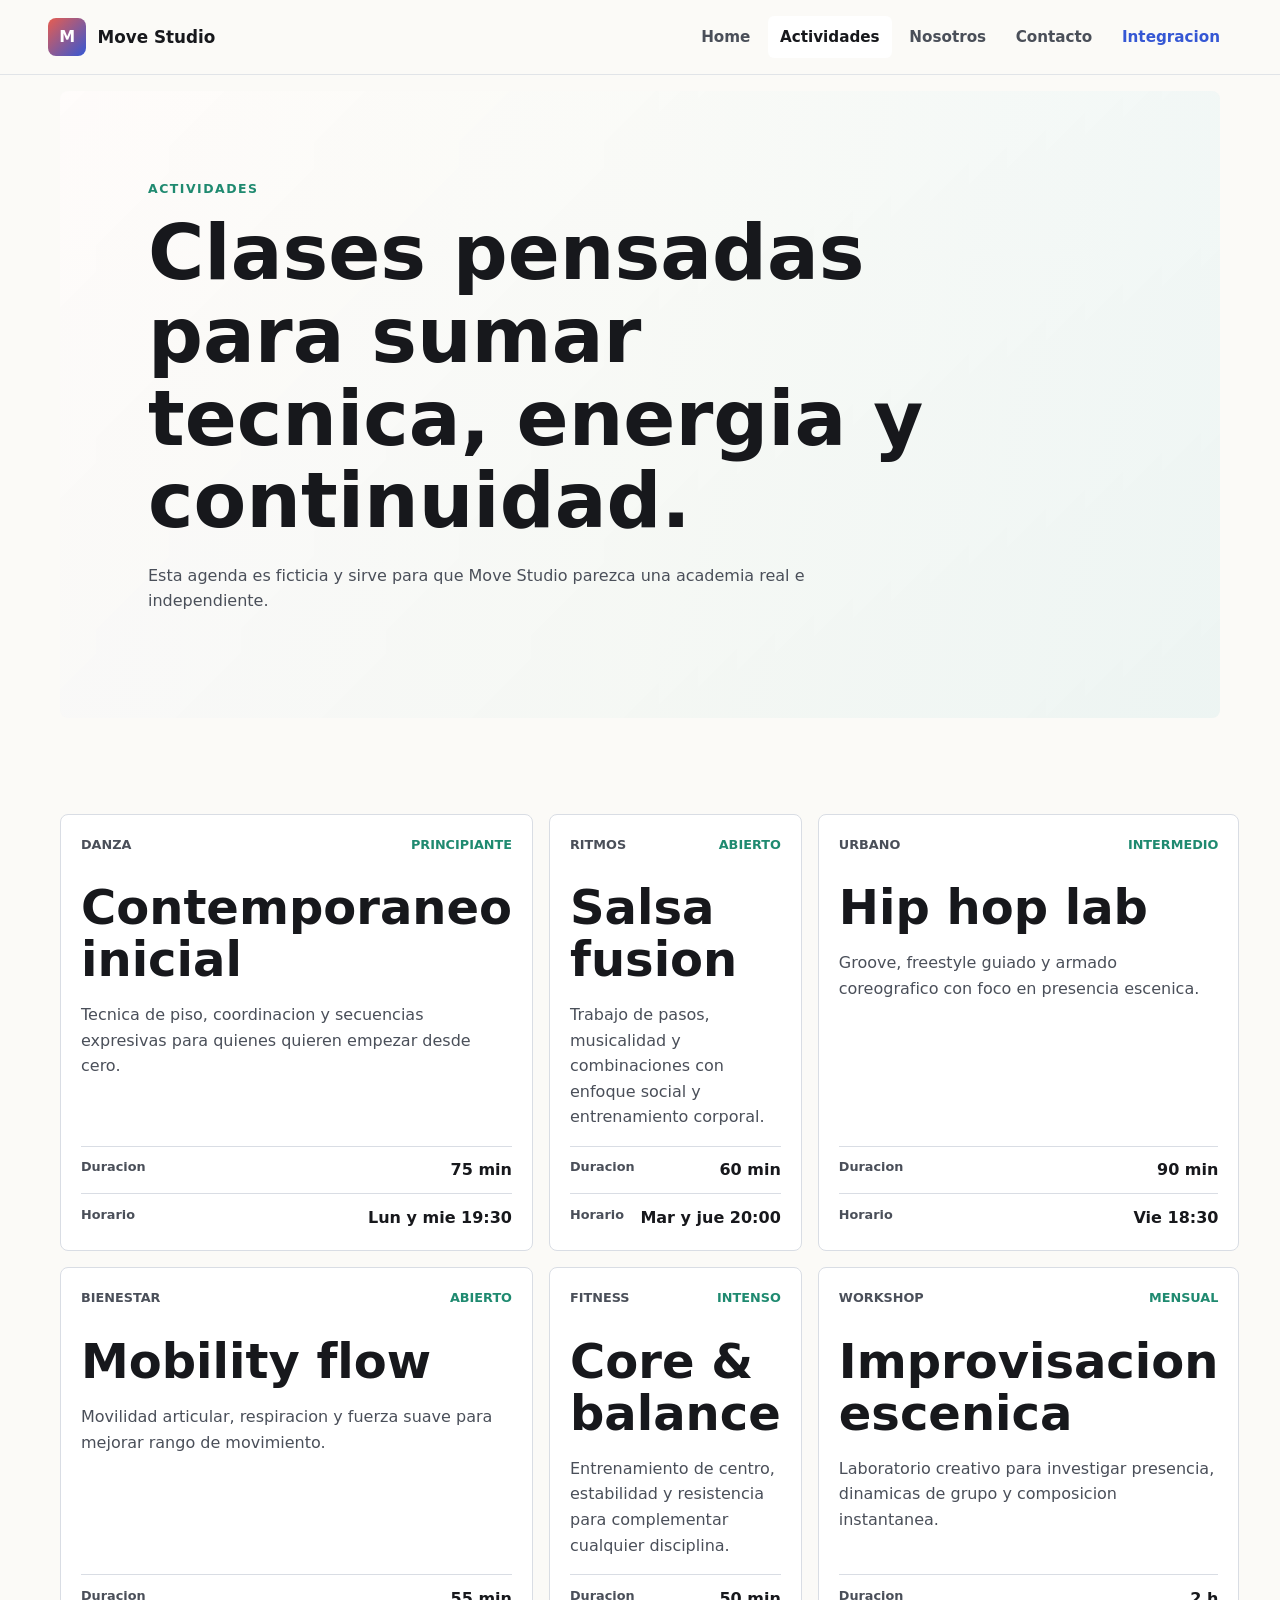
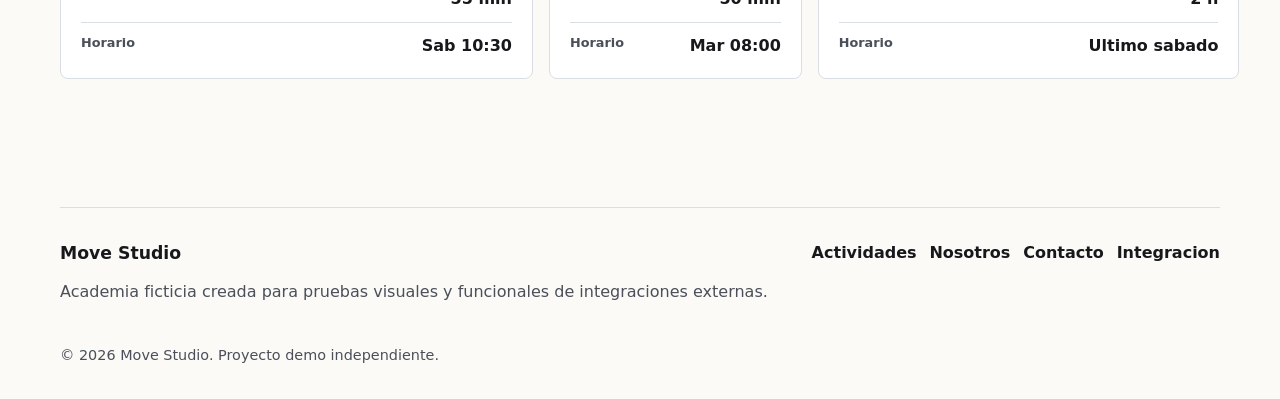
==== actividades.html @ 9ca12e8b "first commit" ====
<!DOCTYPE html>
<html lang="es">
<head>
  <meta charset="UTF-8">
  <meta name="viewport" content="width=device-width, initial-scale=1.0">
  <meta name="description" content="Actividades ficticias de Move Studio para danza, fitness y bienestar.">
  <title>Actividades | Move Studio</title>
  <link rel="stylesheet" href="assets/css/styles.css">
</head>
<body>
  <a class="skip-link" href="#contenido">Saltar al contenido</a>
  <header class="site-header">
    <a class="brand" href="index.html" aria-label="Move Studio inicio">
      <span class="brand-mark" aria-hidden="true">M</span>
      <span class="brand-name">Move Studio</span>
    </a>
    <button class="nav-toggle" type="button" aria-expanded="false" aria-controls="site-nav" aria-label="Abrir menu">
      <span></span>
      <span></span>
      <span></span>
    </button>
    <nav class="site-nav" id="site-nav" aria-label="Navegacion principal">
      <a class="nav-link" href="index.html">Home</a>
      <a class="nav-link" href="actividades.html">Actividades</a>
      <a class="nav-link" href="nosotros.html">Nosotros</a>
      <a class="nav-link" href="contacto.html">Contacto</a>
      <a class="nav-link nav-link--test" href="integracion.html">Integracion</a>
    </nav>
  </header>

  <main id="contenido">
    <section class="page-hero section-band">
      <p class="eyebrow">Actividades</p>
      <h1>Clases pensadas para sumar tecnica, energia y continuidad.</h1>
      <p>Esta agenda es ficticia y sirve para que Move Studio parezca una academia real e independiente.</p>
    </section>

    <section class="section">
      <div class="activity-grid">
        <article class="activity-card">
          <div class="activity-topline">
            <span>Danza</span>
            <strong>Principiante</strong>
          </div>
          <h2>Contemporaneo inicial</h2>
          <p>Tecnica de piso, coordinacion y secuencias expresivas para quienes quieren empezar desde cero.</p>
          <dl class="activity-meta">
            <div><dt>Duracion</dt><dd>75 min</dd></div>
            <div><dt>Horario</dt><dd>Lun y mie 19:30</dd></div>
          </dl>
        </article>

        <article class="activity-card">
          <div class="activity-topline">
            <span>Ritmos</span>
            <strong>Abierto</strong>
          </div>
          <h2>Salsa fusion</h2>
          <p>Trabajo de pasos, musicalidad y combinaciones con enfoque social y entrenamiento corporal.</p>
          <dl class="activity-meta">
            <div><dt>Duracion</dt><dd>60 min</dd></div>
            <div><dt>Horario</dt><dd>Mar y jue 20:00</dd></div>
          </dl>
        </article>

        <article class="activity-card">
          <div class="activity-topline">
            <span>Urbano</span>
            <strong>Intermedio</strong>
          </div>
          <h2>Hip hop lab</h2>
          <p>Groove, freestyle guiado y armado coreografico con foco en presencia escenica.</p>
          <dl class="activity-meta">
            <div><dt>Duracion</dt><dd>90 min</dd></div>
            <div><dt>Horario</dt><dd>Vie 18:30</dd></div>
          </dl>
        </article>

        <article class="activity-card">
          <div class="activity-topline">
            <span>Bienestar</span>
            <strong>Abierto</strong>
          </div>
          <h2>Mobility flow</h2>
          <p>Movilidad articular, respiracion y fuerza suave para mejorar rango de movimiento.</p>
          <dl class="activity-meta">
            <div><dt>Duracion</dt><dd>55 min</dd></div>
            <div><dt>Horario</dt><dd>Sab 10:30</dd></div>
          </dl>
        </article>

        <article class="activity-card">
          <div class="activity-topline">
            <span>Fitness</span>
            <strong>Intenso</strong>
          </div>
          <h2>Core & balance</h2>
          <p>Entrenamiento de centro, estabilidad y resistencia para complementar cualquier disciplina.</p>
          <dl class="activity-meta">
            <div><dt>Duracion</dt><dd>50 min</dd></div>
            <div><dt>Horario</dt><dd>Mar 08:00</dd></div>
          </dl>
        </article>

        <article class="activity-card">
          <div class="activity-topline">
            <span>Workshop</span>
            <strong>Mensual</strong>
          </div>
          <h2>Improvisacion escenica</h2>
          <p>Laboratorio creativo para investigar presencia, dinamicas de grupo y composicion instantanea.</p>
          <dl class="activity-meta">
            <div><dt>Duracion</dt><dd>2 h</dd></div>
            <div><dt>Horario</dt><dd>Ultimo sabado</dd></div>
          </dl>
        </article>
      </div>
    </section>
  </main>

  <footer class="site-footer">
    <div>
      <a class="footer-brand" href="index.html">Move Studio</a>
      <p>Academia ficticia creada para pruebas visuales y funcionales de integraciones externas.</p>
    </div>
    <div class="footer-links">
      <a href="actividades.html">Actividades</a>
      <a href="nosotros.html">Nosotros</a>
      <a href="contacto.html">Contacto</a>
      <a href="integracion.html">Integracion</a>
    </div>
    <p class="footer-copy">© <span data-year></span> Move Studio. Proyecto demo independiente.</p>
  </footer>

  <script src="assets/js/main.js"></script>
</body>
</html>
---- assets/css/styles.css ----
:root {
  --color-ink: #17181c;
  --color-ink-soft: #4a4f59;
  --color-line: #d9dde4;
  --color-paper: #fbfaf7;
  --color-panel: #ffffff;
  --color-muted: #eef5f3;
  --color-coral: #e85d4f;
  --color-green: #1f8a70;
  --color-yellow: #f4b942;
  --color-blue: #3557d4;
  --color-deep: #111827;
  --shadow-soft: 0 18px 45px rgba(23, 24, 28, 0.12);
  --radius: 8px;
  --container: 1160px;
}

* {
  box-sizing: border-box;
}

html {
  scroll-behavior: smooth;
}

body {
  margin: 0;
  background: var(--color-paper);
  color: var(--color-ink);
  font-family: system-ui, -apple-system, BlinkMacSystemFont, "Segoe UI", sans-serif;
  line-height: 1.6;
}

a {
  color: inherit;
  text-decoration: none;
}

img,
svg {
  max-width: 100%;
}

h1,
h2,
h3,
p {
  margin-top: 0;
}

h1,
h2,
h3 {
  line-height: 1.08;
  letter-spacing: 0;
}

h1 {
  max-width: 820px;
  font-size: clamp(2.4rem, 7vw, 4.8rem);
  margin-bottom: 1.2rem;
}

h2 {
  font-size: clamp(1.8rem, 4vw, 3rem);
  margin-bottom: 1rem;
}

h3 {
  font-size: 1.15rem;
  margin-bottom: 0.65rem;
}

p {
  color: var(--color-ink-soft);
}

.skip-link {
  position: absolute;
  left: 1rem;
  top: -5rem;
  z-index: 100;
  padding: 0.65rem 0.85rem;
  background: var(--color-ink);
  color: #fff;
  border-radius: 6px;
}

.skip-link:focus {
  top: 1rem;
}

.site-header {
  position: sticky;
  top: 0;
  z-index: 50;
  display: flex;
  align-items: center;
  justify-content: space-between;
  gap: 1rem;
  padding: 1rem clamp(1rem, 4vw, 3rem);
  background: rgba(251, 250, 247, 0.92);
  border-bottom: 1px solid rgba(217, 221, 228, 0.76);
  backdrop-filter: blur(18px);
}

.brand,
.footer-brand {
  display: inline-flex;
  align-items: center;
  gap: 0.7rem;
  font-weight: 800;
}

.brand-mark {
  display: grid;
  width: 2.4rem;
  height: 2.4rem;
  place-items: center;
  color: #fff;
  background: linear-gradient(135deg, var(--color-coral), var(--color-blue));
  border-radius: 8px;
}

.brand-name {
  font-size: 1.05rem;
}

.site-nav {
  display: flex;
  align-items: center;
  gap: 0.35rem;
}

.nav-link {
  padding: 0.55rem 0.75rem;
  color: var(--color-ink-soft);
  font-size: 0.95rem;
  font-weight: 650;
  border-radius: 6px;
}

.nav-link:hover,
.nav-link:focus,
.nav-link[aria-current="page"] {
  color: var(--color-ink);
  background: #fff;
}

.nav-link--test {
  color: var(--color-blue);
}

.nav-toggle {
  display: none;
  width: 2.7rem;
  height: 2.7rem;
  padding: 0.55rem;
  background: #fff;
  border: 1px solid var(--color-line);
  border-radius: 8px;
}

.nav-toggle span {
  display: block;
  height: 2px;
  margin: 5px 0;
  background: var(--color-ink);
}

.section,
.section-band {
  width: min(var(--container), calc(100% - 2rem));
  margin-inline: auto;
}

.section {
  padding: clamp(3.5rem, 8vw, 6rem) 0;
}

.section-band {
  margin-top: 1rem;
  border-radius: var(--radius);
}

.hero {
  display: grid;
  grid-template-columns: minmax(0, 1.02fr) minmax(310px, 0.78fr);
  gap: clamp(2rem, 5vw, 4rem);
  min-height: calc(100vh - 7rem);
  padding: clamp(2rem, 6vw, 5rem);
  overflow: hidden;
  background:
    linear-gradient(135deg, rgba(255, 255, 255, 0.88), rgba(238, 245, 243, 0.8)),
    radial-gradient(circle at 18% 22%, rgba(244, 185, 66, 0.38), transparent 29%),
    linear-gradient(120deg, rgba(232, 93, 79, 0.16), rgba(53, 87, 212, 0.12));
}

.hero-content {
  align-self: center;
}

.hero-copy {
  max-width: 680px;
  font-size: 1.12rem;
}

.eyebrow {
  margin-bottom: 0.8rem;
  color: var(--color-green);
  font-size: 0.78rem;
  font-weight: 800;
  letter-spacing: 0.12em;
  text-transform: uppercase;
}

.hero-actions {
  display: flex;
  flex-wrap: wrap;
  gap: 0.85rem;
  margin-top: 2rem;
}

.button {
  display: inline-flex;
  align-items: center;
  justify-content: center;
  min-height: 2.85rem;
  padding: 0.8rem 1.05rem;
  font-weight: 750;
  border: 1px solid transparent;
  border-radius: 6px;
}

.button-primary {
  color: #fff;
  background: var(--color-ink);
}

.button-primary:hover,
.button-primary:focus {
  background: #000;
}

.button-secondary {
  background: #fff;
  border-color: var(--color-line);
}

.button-secondary:hover,
.button-secondary:focus {
  border-color: var(--color-ink);
}

.studio-visual {
  position: relative;
  min-height: 520px;
  align-self: stretch;
  overflow: hidden;
  background:
    linear-gradient(180deg, rgba(17, 24, 39, 0.14), rgba(17, 24, 39, 0)),
    linear-gradient(135deg, #ffffff, #e6eee9);
  border: 1px solid rgba(23, 24, 28, 0.08);
  border-radius: var(--radius);
  box-shadow: var(--shadow-soft);
}

.visual-window {
  position: absolute;
  inset: 0 0 38%;
  background:
    linear-gradient(90deg, transparent 32%, rgba(255, 255, 255, 0.72) 32% 34%, transparent 34% 66%, rgba(255, 255, 255, 0.72) 66% 68%, transparent 68%),
    linear-gradient(180deg, rgba(53, 87, 212, 0.18), rgba(31, 138, 112, 0.1));
}

.visual-barre {
  position: absolute;
  left: 9%;
  right: 9%;
  top: 47%;
  height: 4px;
  background: var(--color-ink);
  box-shadow: 0 22px 0 rgba(23, 24, 28, 0.24);
}

.visual-floor {
  position: absolute;
  inset: 58% 0 0;
  background:
    repeating-linear-gradient(100deg, rgba(23, 24, 28, 0.07) 0 1px, transparent 1px 42px),
    linear-gradient(160deg, rgba(244, 185, 66, 0.62), rgba(255, 255, 255, 0.78));
}

.visual-dancer {
  position: absolute;
  width: 7rem;
  height: 12rem;
  border-radius: 48% 48% 8px 8px;
  transform-origin: bottom center;
}

.visual-dancer::before,
.visual-dancer::after {
  content: "";
  position: absolute;
  border-radius: 999px;
}

.visual-dancer::before {
  width: 2rem;
  height: 2rem;
  top: -1.2rem;
  left: 2.4rem;
  background: var(--color-ink);
}

.visual-dancer::after {
  width: 9rem;
  height: 0.65rem;
  top: 3rem;
  left: -1rem;
  background: currentColor;
}

.visual-dancer-one {
  right: 18%;
  bottom: 20%;
  color: var(--color-coral);
  background: var(--color-coral);
  transform: rotate(-12deg);
}

.visual-dancer-two {
  left: 15%;
  bottom: 16%;
  width: 5.8rem;
  height: 10rem;
  color: var(--color-blue);
  background: var(--color-blue);
  transform: rotate(9deg);
  opacity: 0.9;
}

.section-heading {
  max-width: 760px;
  margin-bottom: 2rem;
}

.feature-grid,
.activity-grid,
.team-grid,
.test-grid,
.test-grid--four {
  display: grid;
  gap: 1rem;
}

.feature-grid {
  grid-template-columns: repeat(3, 1fr);
}

.feature-card,
.activity-card,
.team-member,
.integration-case,
.contact-panel,
.contact-form {
  background: var(--color-panel);
  border: 1px solid var(--color-line);
  border-radius: var(--radius);
}

.feature-card {
  padding: 1.35rem;
}

.feature-kicker {
  display: block;
  margin-bottom: 1rem;
  color: var(--color-coral);
  font-size: 0.78rem;
  font-weight: 850;
}

.split-section {
  display: grid;
  grid-template-columns: minmax(0, 0.9fr) minmax(300px, 1.1fr);
  gap: clamp(2rem, 5vw, 4rem);
  align-items: start;
}

.schedule-list,
.text-stack,
.configuration-list {
  display: grid;
  gap: 0.85rem;
}

.schedule-row {
  display: flex;
  align-items: center;
  justify-content: space-between;
  gap: 1rem;
  padding: 1rem 1.15rem;
  background: #fff;
  border: 1px solid var(--color-line);
  border-radius: var(--radius);
}

.schedule-row:hover,
.schedule-row:focus {
  border-color: var(--color-green);
}

.page-hero {
  padding: clamp(2.8rem, 7vw, 5.5rem);
  background:
    linear-gradient(135deg, rgba(255, 255, 255, 0.86), rgba(238, 245, 243, 0.9)),
    linear-gradient(90deg, rgba(232, 93, 79, 0.15), rgba(244, 185, 66, 0.18), rgba(31, 138, 112, 0.12));
}

.page-hero p {
  max-width: 760px;
}

.activity-grid {
  grid-template-columns: repeat(3, 1fr);
}

.activity-card {
  display: flex;
  flex-direction: column;
  min-height: 310px;
  padding: 1.25rem;
}

.activity-topline {
  display: flex;
  align-items: center;
  justify-content: space-between;
  gap: 1rem;
  margin-bottom: 1.7rem;
  color: var(--color-ink-soft);
  font-size: 0.8rem;
  font-weight: 750;
  text-transform: uppercase;
}

.activity-topline strong {
  color: var(--color-green);
}

.activity-meta {
  display: grid;
  gap: 0.65rem;
  margin: auto 0 0;
}

.activity-meta div {
  display: flex;
  justify-content: space-between;
  gap: 1rem;
  padding-top: 0.65rem;
  border-top: 1px solid var(--color-line);
}

.activity-meta dt {
  color: var(--color-ink-soft);
  font-size: 0.8rem;
  font-weight: 650;
}

.activity-meta dd {
  margin: 0;
  text-align: right;
  font-weight: 750;
}

.team-grid {
  grid-template-columns: repeat(3, 1fr);
}

.team-member {
  padding: 1.25rem;
}

.avatar {
  display: grid;
  width: 4rem;
  height: 4rem;
  margin-bottom: 1rem;
  place-items: center;
  color: #fff;
  font-weight: 850;
  border-radius: 8px;
}

.avatar-coral {
  background: var(--color-coral);
}

.avatar-green {
  background: var(--color-green);
}

.avatar-yellow {
  color: var(--color-ink);
  background: var(--color-yellow);
}

.contact-layout {
  display: grid;
  grid-template-columns: minmax(280px, 0.85fr) minmax(320px, 1.15fr);
  gap: 1rem;
}

.contact-panel,
.contact-form {
  padding: 1.25rem;
}

.contact-list {
  display: grid;
  gap: 1rem;
  padding: 0;
  margin: 1.5rem 0 0;
  list-style: none;
}

.contact-list li {
  display: grid;
  gap: 0.25rem;
  padding-bottom: 1rem;
  border-bottom: 1px solid var(--color-line);
}

.contact-list strong {
  font-size: 0.82rem;
  text-transform: uppercase;
}

.contact-list span {
  color: var(--color-ink-soft);
}

.contact-form {
  display: grid;
  gap: 1rem;
}

.form-row {
  display: grid;
  gap: 0.45rem;
}

label {
  font-size: 0.86rem;
  font-weight: 750;
}

input,
select,
textarea {
  width: 100%;
  padding: 0.82rem 0.9rem;
  color: var(--color-ink);
  background: #fff;
  border: 1px solid var(--color-line);
  border-radius: 6px;
  font: inherit;
}

textarea {
  resize: vertical;
}

input:focus,
select:focus,
textarea:focus {
  outline: 3px solid rgba(31, 138, 112, 0.18);
  border-color: var(--color-green);
}

.form-status {
  min-height: 1.5rem;
  margin: 0;
  color: var(--color-green);
  font-weight: 700;
}

.integration-hero {
  background:
    linear-gradient(135deg, rgba(17, 24, 39, 0.94), rgba(38, 47, 69, 0.92)),
    linear-gradient(90deg, rgba(232, 93, 79, 0.28), rgba(31, 138, 112, 0.2));
}

.integration-hero h1,
.integration-hero p {
  color: #fff;
}

.integration-hero .eyebrow {
  color: var(--color-yellow);
}

.integration-section {
  padding-top: 4rem;
}

.section-muted {
  width: 100%;
  max-width: none;
  padding-inline: max(1rem, calc((100% - var(--container)) / 2));
  background: var(--color-muted);
}

.test-grid {
  grid-template-columns: repeat(2, minmax(0, 1fr));
}

.test-grid--four {
  grid-template-columns: repeat(4, minmax(0, 1fr));
}

.integration-case {
  min-width: 0;
  padding: 1rem;
}

.integration-case--wide {
  grid-column: 1 / -1;
}

.integration-case--narrow {
  max-width: 420px;
}

.case-header {
  display: flex;
  align-items: center;
  justify-content: space-between;
  gap: 1rem;
  margin-bottom: 0.9rem;
  font-weight: 800;
}

code {
  display: inline-block;
  max-width: 100%;
  padding: 0.22rem 0.4rem;
  overflow-wrap: anywhere;
  color: var(--color-blue);
  background: rgba(53, 87, 212, 0.1);
  border-radius: 4px;
  font-family: "SFMono-Regular", Consolas, "Liberation Mono", monospace;
  font-size: 0.78rem;
}

.embed-surface {
  position: relative;
  min-height: 220px;
  padding: 1rem;
  overflow: hidden;
  background:
    linear-gradient(135deg, rgba(255, 255, 255, 0.84), rgba(238, 245, 243, 0.92)),
    repeating-linear-gradient(135deg, rgba(23, 24, 28, 0.06) 0 1px, transparent 1px 16px);
  border: 1px dashed #aeb7c4;
  border-radius: var(--radius);
}

.embed-surface--large {
  min-height: 380px;
}

.embed-surface--medium {
  min-height: 310px;
}

.embed-surface--small {
  min-height: 420px;
}

.embed-surface--inline {
  min-height: 180px;
}

[data-hsb-module] {
  min-height: inherit;
}

[data-hsb-module]:empty:not([data-hsb-embed-mounted])::before {
  content: attr(data-placeholder);
  position: absolute;
  inset: 1rem;
  display: grid;
  place-items: center;
  min-height: 120px;
  color: var(--color-ink-soft);
  border: 1px solid rgba(23, 24, 28, 0.1);
  border-radius: 6px;
  background: rgba(255, 255, 255, 0.72);
  font-weight: 800;
}

.configuration-row {
  display: grid;
  grid-template-columns: minmax(220px, 0.42fr) minmax(0, 1fr);
  gap: 1rem;
  align-items: stretch;
  padding: 1rem;
  background: #fff;
  border: 1px solid var(--color-line);
  border-radius: var(--radius);
}

.configuration-row--dark {
  color: #fff;
  background: var(--color-deep);
  border-color: #273041;
}

.configuration-row--dark p {
  color: #cbd5e1;
}

.configuration-row--dark .embed-surface {
  background:
    linear-gradient(135deg, rgba(17, 24, 39, 0.92), rgba(39, 48, 65, 0.92)),
    repeating-linear-gradient(135deg, rgba(255, 255, 255, 0.08) 0 1px, transparent 1px 16px);
  border-color: rgba(255, 255, 255, 0.35);
}

.configuration-row--dark [data-hsb-module]:empty:not([data-hsb-embed-mounted])::before {
  color: #f8fafc;
  background: rgba(255, 255, 255, 0.08);
  border-color: rgba(255, 255, 255, 0.18);
}

.site-footer {
  display: grid;
  grid-template-columns: minmax(240px, 1fr) auto;
  gap: 1.5rem;
  width: min(var(--container), calc(100% - 2rem));
  margin: 2rem auto 0;
  padding: 2rem 0;
  border-top: 1px solid var(--color-line);
}

.footer-brand {
  margin-bottom: 0.65rem;
  font-size: 1.08rem;
}

.footer-links {
  display: flex;
  flex-wrap: wrap;
  gap: 0.8rem;
  justify-content: flex-end;
  font-weight: 700;
}

.footer-links a:hover,
.footer-links a:focus {
  color: var(--color-green);
}

.footer-copy {
  grid-column: 1 / -1;
  margin: 0;
  font-size: 0.9rem;
}

@media (max-width: 980px) {
  .hero,
  .split-section,
  .contact-layout,
  .configuration-row {
    grid-template-columns: 1fr;
  }

  .hero {
    min-height: 0;
  }

  .studio-visual {
    min-height: 380px;
  }

  .feature-grid,
  .activity-grid,
  .team-grid,
  .test-grid,
  .test-grid--four {
    grid-template-columns: repeat(2, minmax(0, 1fr));
  }

  .integration-case--narrow {
    max-width: none;
  }
}

@media (max-width: 720px) {
  h1 {
    font-size: 2.35rem;
  }

  h2 {
    font-size: 1.85rem;
  }

  .site-header {
    align-items: flex-start;
  }

  .nav-toggle {
    display: inline-block;
  }

  .site-nav {
    position: absolute;
    left: 1rem;
    right: 1rem;
    top: calc(100% + 0.5rem);
    display: none;
    flex-direction: column;
    align-items: stretch;
    padding: 0.65rem;
    background: #fff;
    border: 1px solid var(--color-line);
    border-radius: var(--radius);
    box-shadow: var(--shadow-soft);
  }

  .site-nav.is-open {
    display: flex;
  }

  .nav-link {
    padding: 0.8rem;
  }

  .hero,
  .page-hero {
    padding: 2rem 1.2rem;
  }

  .studio-visual {
    min-height: 310px;
  }

  .feature-grid,
  .activity-grid,
  .team-grid,
  .test-grid,
  .test-grid--four {
    grid-template-columns: 1fr;
  }

  .schedule-row,
  .case-header {
    align-items: flex-start;
    flex-direction: column;
  }

  .activity-card {
    min-height: auto;
  }

  .site-footer {
    grid-template-columns: 1fr;
  }

  .footer-links {
    justify-content: flex-start;
  }
}
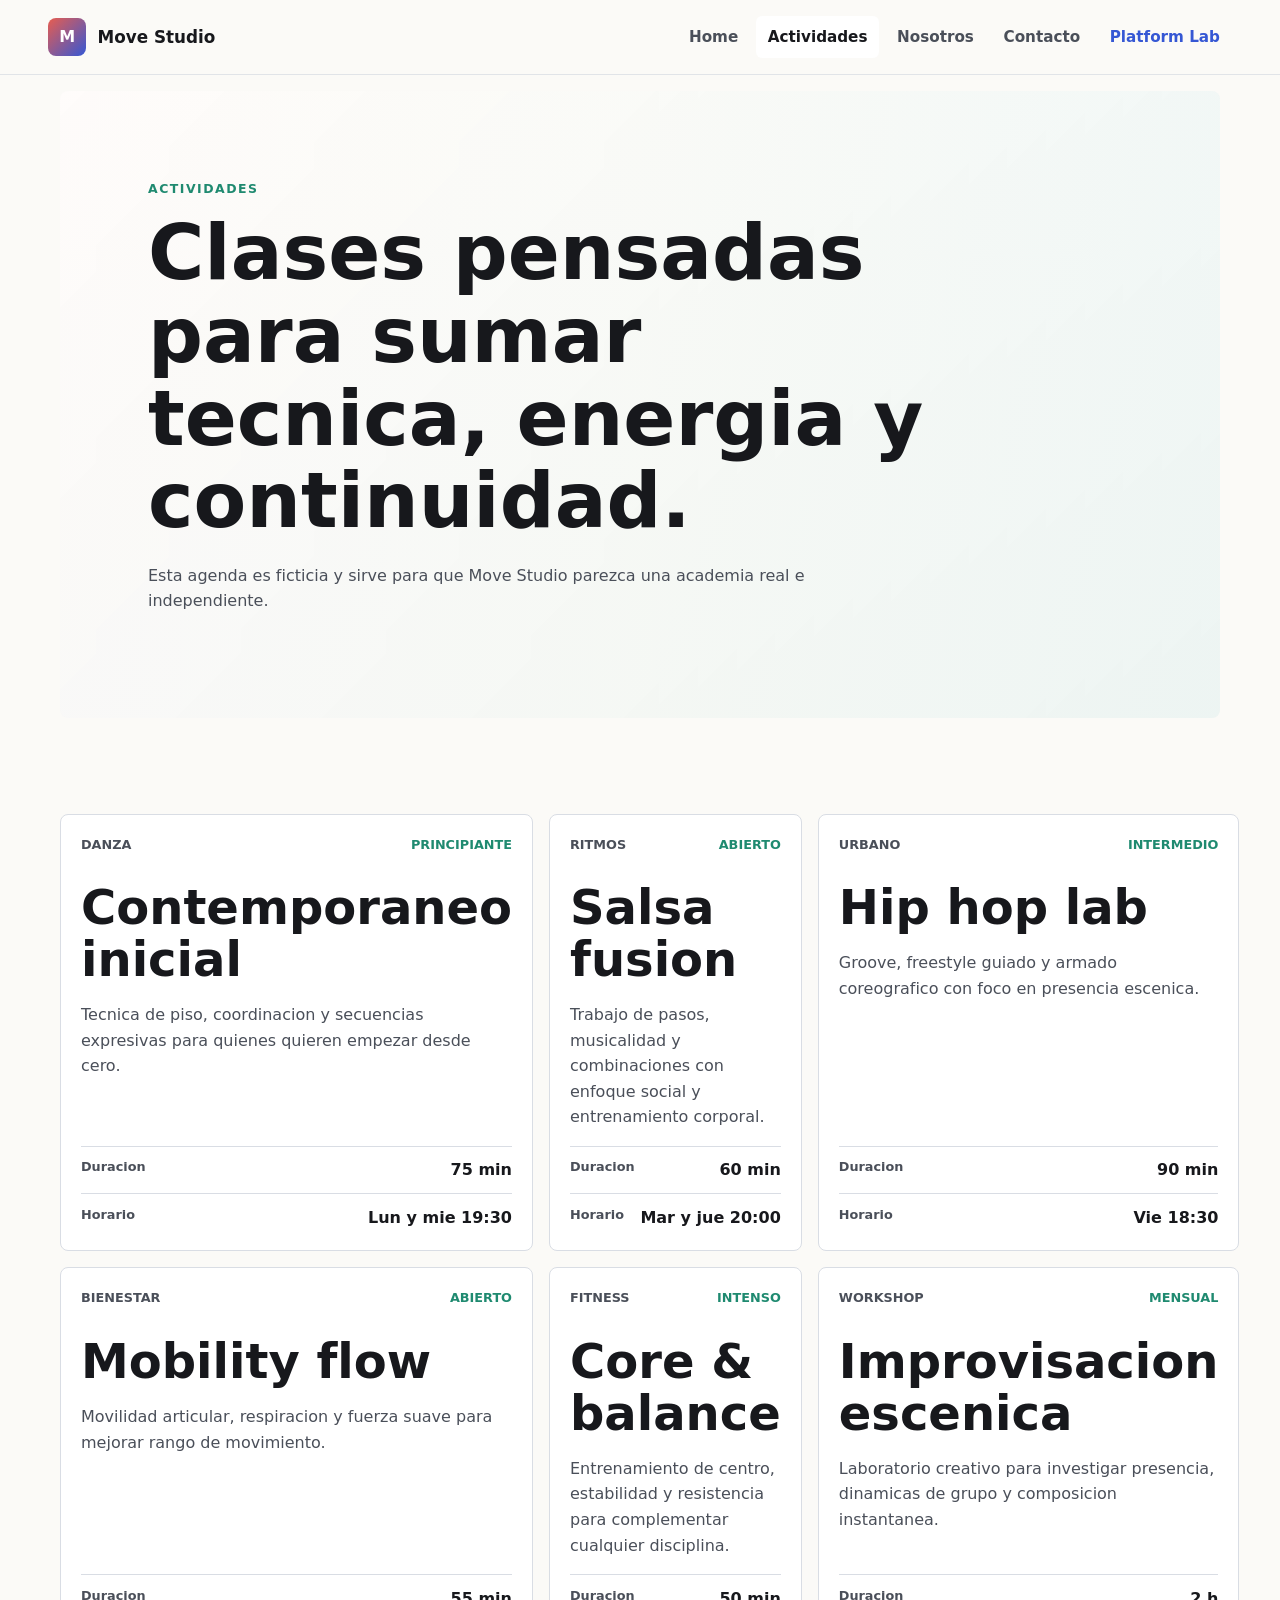
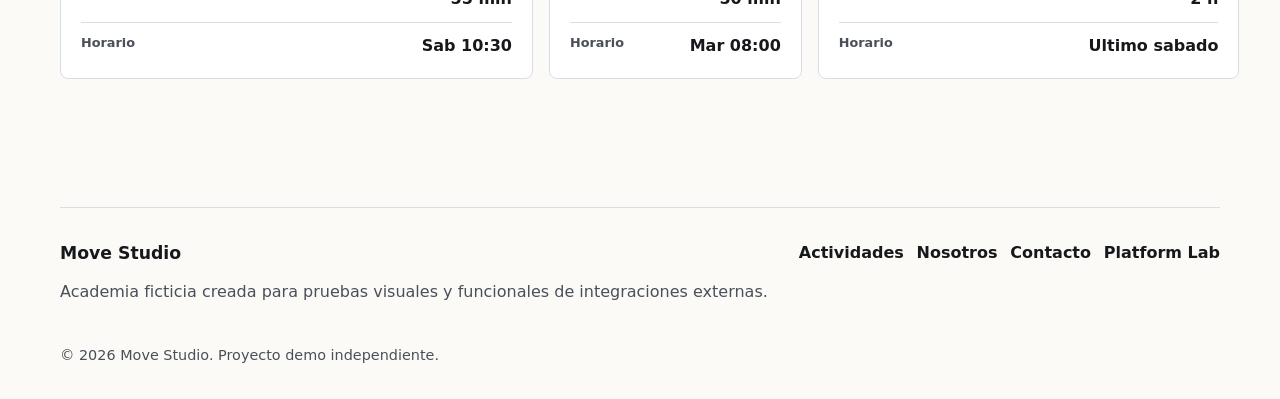
==== commit 27561baf: "mejora" ====
--- a/actividades.html
+++ b/actividades.html
@@ -24,7 +24,7 @@
       <a class="nav-link" href="actividades.html">Actividades</a>
       <a class="nav-link" href="nosotros.html">Nosotros</a>
       <a class="nav-link" href="contacto.html">Contacto</a>
-      <a class="nav-link nav-link--test" href="integracion.html">Integracion</a>
+      <a class="nav-link nav-link--test" href="integracion.html">Platform Lab</a>
     </nav>
   </header>
 
@@ -127,7 +127,7 @@
       <a href="actividades.html">Actividades</a>
       <a href="nosotros.html">Nosotros</a>
       <a href="contacto.html">Contacto</a>
-      <a href="integracion.html">Integracion</a>
+      <a href="integracion.html">Platform Lab</a>
     </div>
     <p class="footer-copy">© <span data-year></span> Move Studio. Proyecto demo independiente.</p>
   </footer>
--- a/assets/css/styles.css
+++ b/assets/css/styles.css
@@ -627,6 +627,36 @@
   padding: 1rem;
 }
 
+.platform-lab-stack {
+  display: grid;
+  gap: 1.4rem;
+}
+
+.platform-lab-case {
+  --lab-width: 700px;
+  --lab-min-height: 310px;
+  overflow: hidden;
+  background: #fff;
+  border: 1px solid var(--color-line);
+  border-radius: var(--radius);
+  box-shadow: 0 12px 28px rgba(23, 24, 28, 0.06);
+}
+
+.platform-lab-case--wide {
+  --lab-width: 1200px;
+  --lab-min-height: 380px;
+}
+
+.platform-lab-case--medium {
+  --lab-width: 700px;
+  --lab-min-height: 310px;
+}
+
+.platform-lab-case--narrow {
+  --lab-width: 320px;
+  --lab-min-height: 420px;
+}
+
 .integration-case--wide {
   grid-column: 1 / -1;
 }
@@ -642,6 +672,107 @@
   gap: 1rem;
   margin-bottom: 0.9rem;
   font-weight: 800;
+}
+
+.case-header > div {
+  display: grid;
+  gap: 0.1rem;
+}
+
+.case-header small {
+  color: var(--color-ink-soft);
+  font-size: 0.78rem;
+  font-weight: 800;
+}
+
+.lab-panel {
+  display: grid;
+  grid-template-columns: repeat(4, minmax(0, 1fr));
+  gap: 0.65rem;
+  margin-bottom: 0.9rem;
+  padding: 0.7rem;
+  background: #f7f4ff;
+  border: 1px solid #ded6f6;
+  border-radius: 8px;
+}
+
+.lab-panel div {
+  display: grid;
+  gap: 0.12rem;
+  min-width: 0;
+}
+
+.lab-panel span {
+  color: #686170;
+  font-size: 0.68rem;
+  font-weight: 850;
+  letter-spacing: 0.08em;
+  line-height: 1.2;
+  text-transform: uppercase;
+}
+
+.lab-panel strong {
+  overflow-wrap: anywhere;
+  color: #17131f;
+  font-size: 0.9rem;
+  line-height: 1.25;
+}
+
+.platform-lab-case[data-lab-state="ready"] [data-lab-status] {
+  color: var(--color-green);
+}
+
+.platform-lab-case[data-lab-state="loading"] [data-lab-status] {
+  color: var(--color-blue);
+}
+
+.platform-lab-case[data-lab-state="error"] [data-lab-status] {
+  color: var(--color-coral);
+}
+
+.lab-viewport-scroll {
+  padding: 0.75rem;
+  overflow-x: auto;
+  background:
+    linear-gradient(90deg, rgba(17, 24, 39, 0.04), rgba(17, 24, 39, 0.02)),
+    repeating-linear-gradient(90deg, rgba(53, 87, 212, 0.12) 0 1px, transparent 1px 80px),
+    repeating-linear-gradient(0deg, rgba(23, 24, 28, 0.05) 0 1px, transparent 1px 24px);
+  border: 1px solid rgba(53, 87, 212, 0.14);
+  border-radius: 8px;
+}
+
+.lab-viewport-scroll::-webkit-scrollbar {
+  height: 0.7rem;
+}
+
+.lab-viewport-scroll::-webkit-scrollbar-thumb {
+  background: rgba(53, 87, 212, 0.35);
+  border-radius: 999px;
+}
+
+.lab-viewport {
+  width: var(--lab-width);
+  max-width: none;
+  margin-inline: auto;
+}
+
+.lab-ruler {
+  display: flex;
+  align-items: center;
+  justify-content: space-between;
+  gap: 1rem;
+  margin-bottom: 0.45rem;
+  padding: 0.4rem 0.55rem;
+  color: #3557d4;
+  background: rgba(53, 87, 212, 0.08);
+  border: 1px solid rgba(53, 87, 212, 0.2);
+  border-radius: 6px;
+  font-size: 0.78rem;
+  font-weight: 850;
+}
+
+.lab-ruler span {
+  color: var(--color-ink-soft);
 }
 
 code {
@@ -668,6 +799,10 @@
   border-radius: var(--radius);
 }
 
+.platform-lab-case .embed-surface {
+  min-height: var(--lab-min-height);
+}
+
 .embed-surface--large {
   min-height: 380px;
 }
@@ -796,6 +931,10 @@
 
   .integration-case--narrow {
     max-width: none;
+  }
+
+  .lab-panel {
+    grid-template-columns: repeat(2, minmax(0, 1fr));
   }
 }
 
@@ -862,6 +1001,19 @@
     flex-direction: column;
   }
 
+  .platform-lab-case {
+    padding: 0.8rem;
+  }
+
+  .lab-panel {
+    grid-template-columns: 1fr;
+  }
+
+  .lab-viewport-scroll {
+    margin-inline: -0.2rem;
+    padding: 0.65rem;
+  }
+
   .activity-card {
     min-height: auto;
   }
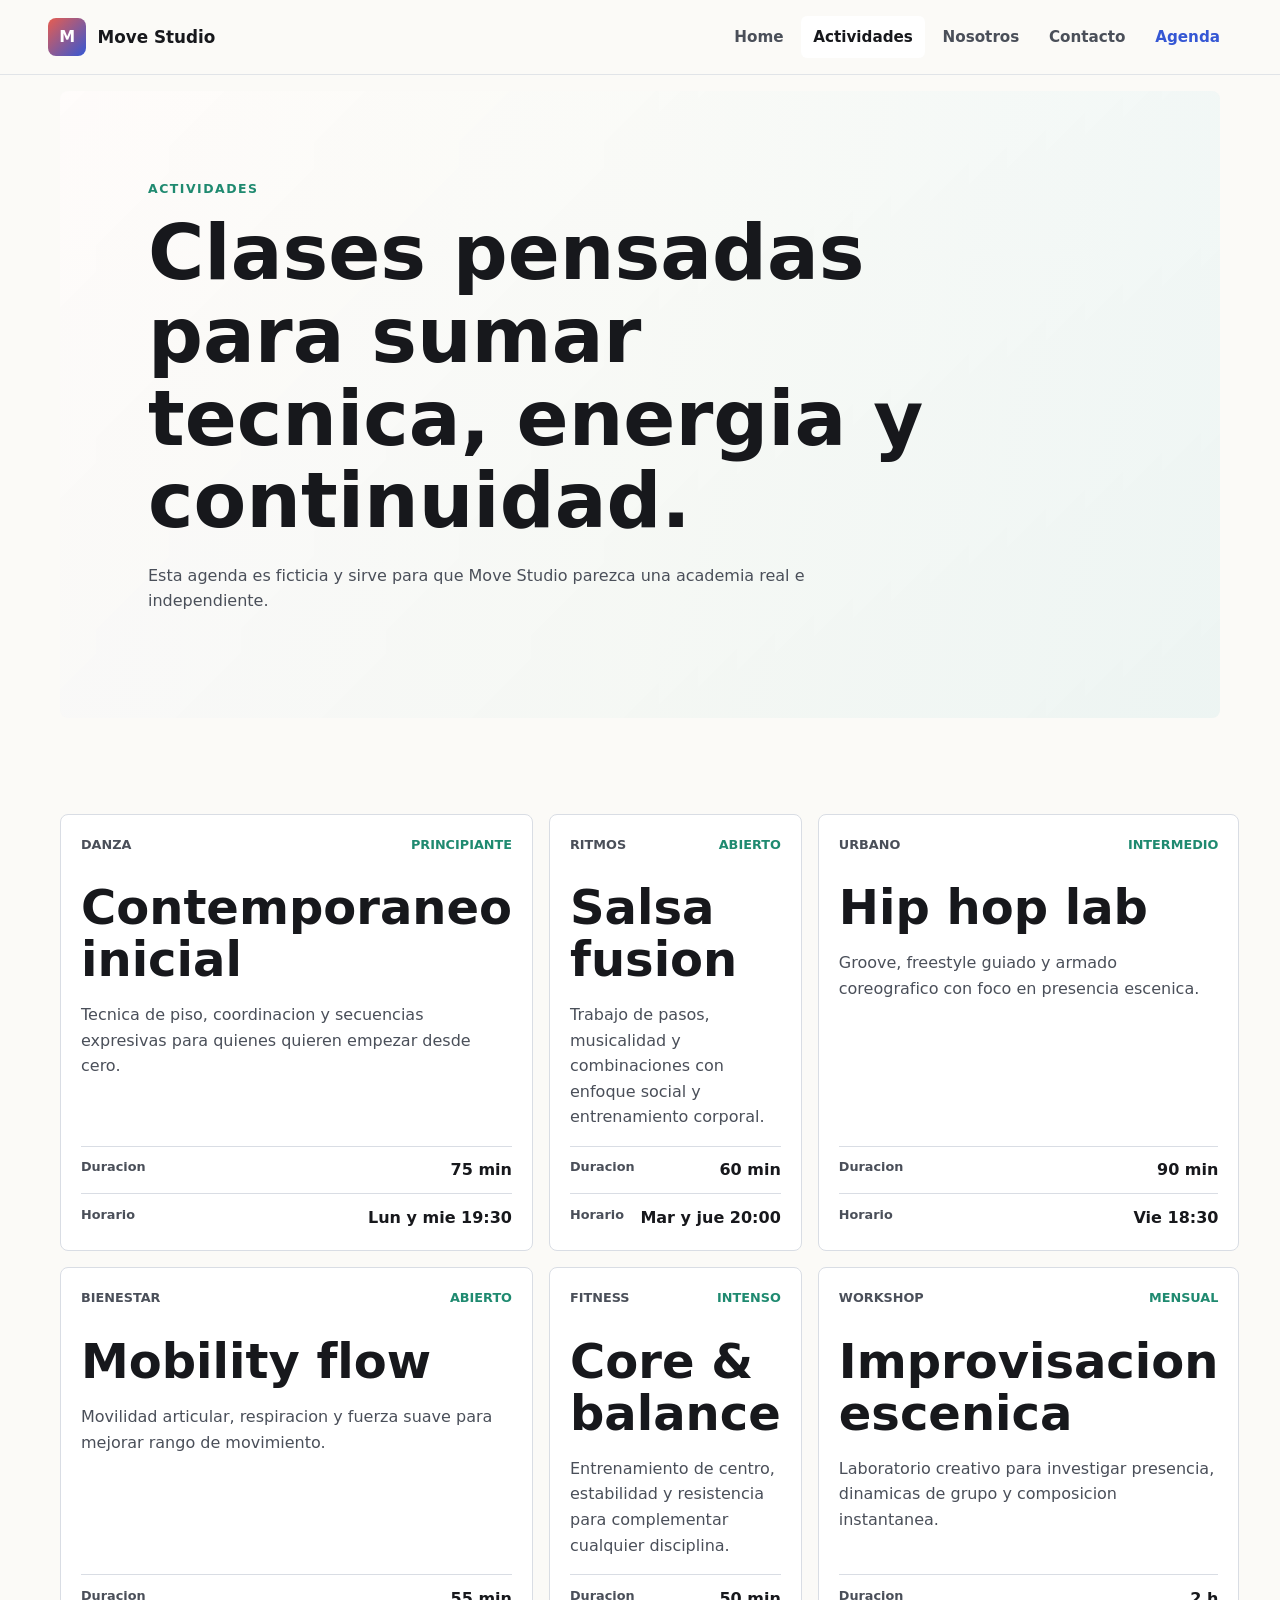
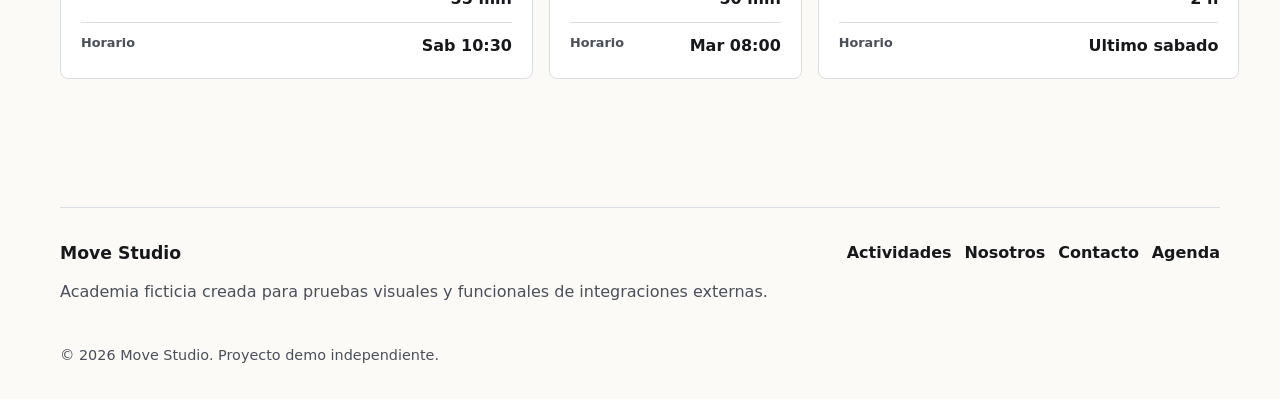
==== commit d510bca5: "Convertir la demo Platform en una web cliente real" ====
--- a/actividades.html
+++ b/actividades.html
@@ -24,7 +24,7 @@
       <a class="nav-link" href="actividades.html">Actividades</a>
       <a class="nav-link" href="nosotros.html">Nosotros</a>
       <a class="nav-link" href="contacto.html">Contacto</a>
-      <a class="nav-link nav-link--test" href="integracion.html">Platform Lab</a>
+      <a class="nav-link nav-link--test" href="integracion.html">Agenda</a>
     </nav>
   </header>
 
@@ -127,7 +127,7 @@
       <a href="actividades.html">Actividades</a>
       <a href="nosotros.html">Nosotros</a>
       <a href="contacto.html">Contacto</a>
-      <a href="integracion.html">Platform Lab</a>
+      <a href="integracion.html">Agenda</a>
     </div>
     <p class="footer-copy">© <span data-year></span> Move Studio. Proyecto demo independiente.</p>
   </footer>
--- a/assets/css/styles.css
+++ b/assets/css/styles.css
@@ -603,8 +603,48 @@
   color: var(--color-yellow);
 }
 
+.platform-client-hero {
+  align-items: center;
+  background:
+    radial-gradient(circle at 83% 16%, rgba(244, 185, 66, 0.24), transparent 28%),
+    linear-gradient(135deg, rgba(255, 255, 255, 0.9), rgba(238, 245, 243, 0.82)),
+    linear-gradient(120deg, rgba(232, 93, 79, 0.15), rgba(53, 87, 212, 0.11));
+}
+
+.client-hero-card {
+  display: grid;
+  gap: 0.7rem;
+  align-self: center;
+  padding: 1.35rem;
+  background: rgba(255, 255, 255, 0.82);
+  border: 1px solid rgba(23, 24, 28, 0.08);
+  border-radius: var(--radius);
+  box-shadow: var(--shadow-soft);
+}
+
+.client-hero-card span {
+  color: var(--color-green);
+  font-size: 0.78rem;
+  font-weight: 850;
+  letter-spacing: 0.08em;
+  text-transform: uppercase;
+}
+
+.client-hero-card strong {
+  font-size: clamp(2rem, 5vw, 3.8rem);
+  line-height: 1;
+}
+
+.client-hero-card p {
+  margin: 0;
+}
+
 .integration-section {
   padding-top: 4rem;
+}
+
+.platform-client-section {
+  padding-top: clamp(3.5rem, 7vw, 5.5rem);
 }
 
 .section-muted {
@@ -629,17 +669,18 @@
 
 .platform-lab-stack {
   display: grid;
-  gap: 1.4rem;
+  gap: 1rem;
 }
 
 .platform-lab-case {
   --lab-width: 700px;
   --lab-min-height: 310px;
-  overflow: hidden;
-  background: #fff;
-  border: 1px solid var(--color-line);
-  border-radius: var(--radius);
-  box-shadow: 0 12px 28px rgba(23, 24, 28, 0.06);
+  overflow: visible;
+  padding: 0;
+  background: transparent;
+  border: 0;
+  border-radius: 0;
+  box-shadow: none;
 }
 
 .platform-lab-case--wide {
@@ -685,37 +726,70 @@
   font-weight: 800;
 }
 
+.lab-topbar {
+  display: grid;
+  grid-template-columns: minmax(0, 1fr) auto;
+  gap: 0.8rem;
+  align-items: start;
+  margin-bottom: 0.75rem;
+}
+
 .lab-panel {
-  display: grid;
-  grid-template-columns: repeat(4, minmax(0, 1fr));
-  gap: 0.65rem;
-  margin-bottom: 0.9rem;
-  padding: 0.7rem;
-  background: #f7f4ff;
-  border: 1px solid #ded6f6;
-  border-radius: 8px;
+  display: flex;
+  flex-wrap: wrap;
+  gap: 0.35rem 0.9rem;
+  min-width: 0;
+  color: var(--color-ink-soft);
 }
 
 .lab-panel div {
-  display: grid;
-  gap: 0.12rem;
+  display: inline-flex;
+  gap: 0.35rem;
+  align-items: baseline;
   min-width: 0;
 }
 
 .lab-panel span {
-  color: #686170;
-  font-size: 0.68rem;
+  color: var(--color-ink-soft);
+  font-size: 0.66rem;
   font-weight: 850;
-  letter-spacing: 0.08em;
+  letter-spacing: 0.06em;
   line-height: 1.2;
   text-transform: uppercase;
 }
 
 .lab-panel strong {
   overflow-wrap: anywhere;
-  color: #17131f;
-  font-size: 0.9rem;
+  color: var(--color-ink);
+  font-size: 0.78rem;
   line-height: 1.25;
+}
+
+.lab-width-controls {
+  display: inline-flex;
+  gap: 0.25rem;
+  justify-content: flex-end;
+  padding: 0.15rem;
+  border: 1px solid rgba(23, 24, 28, 0.09);
+  border-radius: 999px;
+}
+
+.lab-width-controls button {
+  min-width: 3.3rem;
+  padding: 0.35rem 0.55rem;
+  color: var(--color-ink-soft);
+  background: transparent;
+  border: 0;
+  border-radius: 999px;
+  cursor: pointer;
+  font: inherit;
+  font-size: 0.78rem;
+  font-weight: 850;
+}
+
+.lab-width-controls button[aria-pressed="true"] {
+  color: #fff;
+  background: var(--color-blue);
 }
 
 .platform-lab-case[data-lab-state="ready"] [data-lab-status] {
@@ -731,14 +805,11 @@
 }
 
 .lab-viewport-scroll {
-  padding: 0.75rem;
   overflow-x: auto;
-  background:
-    linear-gradient(90deg, rgba(17, 24, 39, 0.04), rgba(17, 24, 39, 0.02)),
-    repeating-linear-gradient(90deg, rgba(53, 87, 212, 0.12) 0 1px, transparent 1px 80px),
-    repeating-linear-gradient(0deg, rgba(23, 24, 28, 0.05) 0 1px, transparent 1px 24px);
-  border: 1px solid rgba(53, 87, 212, 0.14);
-  border-radius: 8px;
+  padding-block: 0.15rem 0.35rem;
+  background: transparent;
+  border: 0;
+  border-radius: 0;
 }
 
 .lab-viewport-scroll::-webkit-scrollbar {
@@ -746,7 +817,7 @@
 }
 
 .lab-viewport-scroll::-webkit-scrollbar-thumb {
-  background: rgba(53, 87, 212, 0.35);
+  background: rgba(53, 87, 212, 0.25);
   border-radius: 999px;
 }
 
@@ -754,25 +825,8 @@
   width: var(--lab-width);
   max-width: none;
   margin-inline: auto;
-}
-
-.lab-ruler {
-  display: flex;
-  align-items: center;
-  justify-content: space-between;
-  gap: 1rem;
-  margin-bottom: 0.45rem;
-  padding: 0.4rem 0.55rem;
-  color: #3557d4;
-  background: rgba(53, 87, 212, 0.08);
-  border: 1px solid rgba(53, 87, 212, 0.2);
-  border-radius: 6px;
-  font-size: 0.78rem;
-  font-weight: 850;
-}
-
-.lab-ruler span {
-  color: var(--color-ink-soft);
+  padding-inline: 0.35rem;
+  border-inline: 1px dashed rgba(53, 87, 212, 0.22);
 }
 
 code {
@@ -790,50 +844,56 @@
 .embed-surface {
   position: relative;
   min-height: 220px;
-  padding: 1rem;
+  padding: 0;
   overflow: hidden;
-  background:
-    linear-gradient(135deg, rgba(255, 255, 255, 0.84), rgba(238, 245, 243, 0.92)),
-    repeating-linear-gradient(135deg, rgba(23, 24, 28, 0.06) 0 1px, transparent 1px 16px);
-  border: 1px dashed #aeb7c4;
-  border-radius: var(--radius);
+  background: transparent;
+  border: 0;
+  border-radius: 0;
 }
 
 .platform-lab-case .embed-surface {
   min-height: var(--lab-min-height);
 }
 
-.embed-surface--large {
-  min-height: 380px;
-}
-
-.embed-surface--medium {
-  min-height: 310px;
-}
-
-.embed-surface--small {
-  min-height: 420px;
-}
-
 .embed-surface--inline {
   min-height: 180px;
 }
 
-[data-hsb-module] {
+.embed-surface--lab {
+  min-height: var(--lab-min-height);
+}
+
+[data-hsb-platform-slot] {
   min-height: inherit;
-}
-
-[data-hsb-module]:empty:not([data-hsb-embed-mounted])::before {
+  position: relative;
+}
+
+[data-hsb-platform-slot]:empty:not([data-hsb-embed-mounted])::before {
   content: attr(data-placeholder);
+  display: grid;
+  place-items: center;
+  min-height: 160px;
+  color: var(--color-ink-soft);
+  background: transparent;
+  font-weight: 750;
+}
+
+.platform-placeholder {
+  min-height: inherit;
+  position: relative;
+}
+
+.platform-placeholder::before {
+  content: attr(data-platform-placeholder);
   position: absolute;
-  inset: 1rem;
+  inset: 0;
   display: grid;
   place-items: center;
   min-height: 120px;
   color: var(--color-ink-soft);
-  border: 1px solid rgba(23, 24, 28, 0.1);
+  border: 1px dashed rgba(23, 24, 28, 0.12);
   border-radius: 6px;
-  background: rgba(255, 255, 255, 0.72);
+  background: transparent;
   font-weight: 800;
 }
 
@@ -865,7 +925,8 @@
   border-color: rgba(255, 255, 255, 0.35);
 }
 
-.configuration-row--dark [data-hsb-module]:empty:not([data-hsb-embed-mounted])::before {
+.configuration-row--dark [data-hsb-platform-slot]:empty:not([data-hsb-embed-mounted])::before,
+.configuration-row--dark .platform-placeholder::before {
   color: #f8fafc;
   background: rgba(255, 255, 255, 0.08);
   border-color: rgba(255, 255, 255, 0.18);
@@ -933,8 +994,12 @@
     max-width: none;
   }
 
-  .lab-panel {
-    grid-template-columns: repeat(2, minmax(0, 1fr));
+  .lab-topbar {
+    grid-template-columns: 1fr;
+  }
+
+  .lab-width-controls {
+    justify-self: start;
   }
 }
 
@@ -1002,16 +1067,12 @@
   }
 
   .platform-lab-case {
-    padding: 0.8rem;
-  }
-
-  .lab-panel {
-    grid-template-columns: 1fr;
+    padding: 0;
   }
 
   .lab-viewport-scroll {
     margin-inline: -0.2rem;
-    padding: 0.65rem;
+    padding-block: 0.15rem 0.35rem;
   }
 
   .activity-card {
